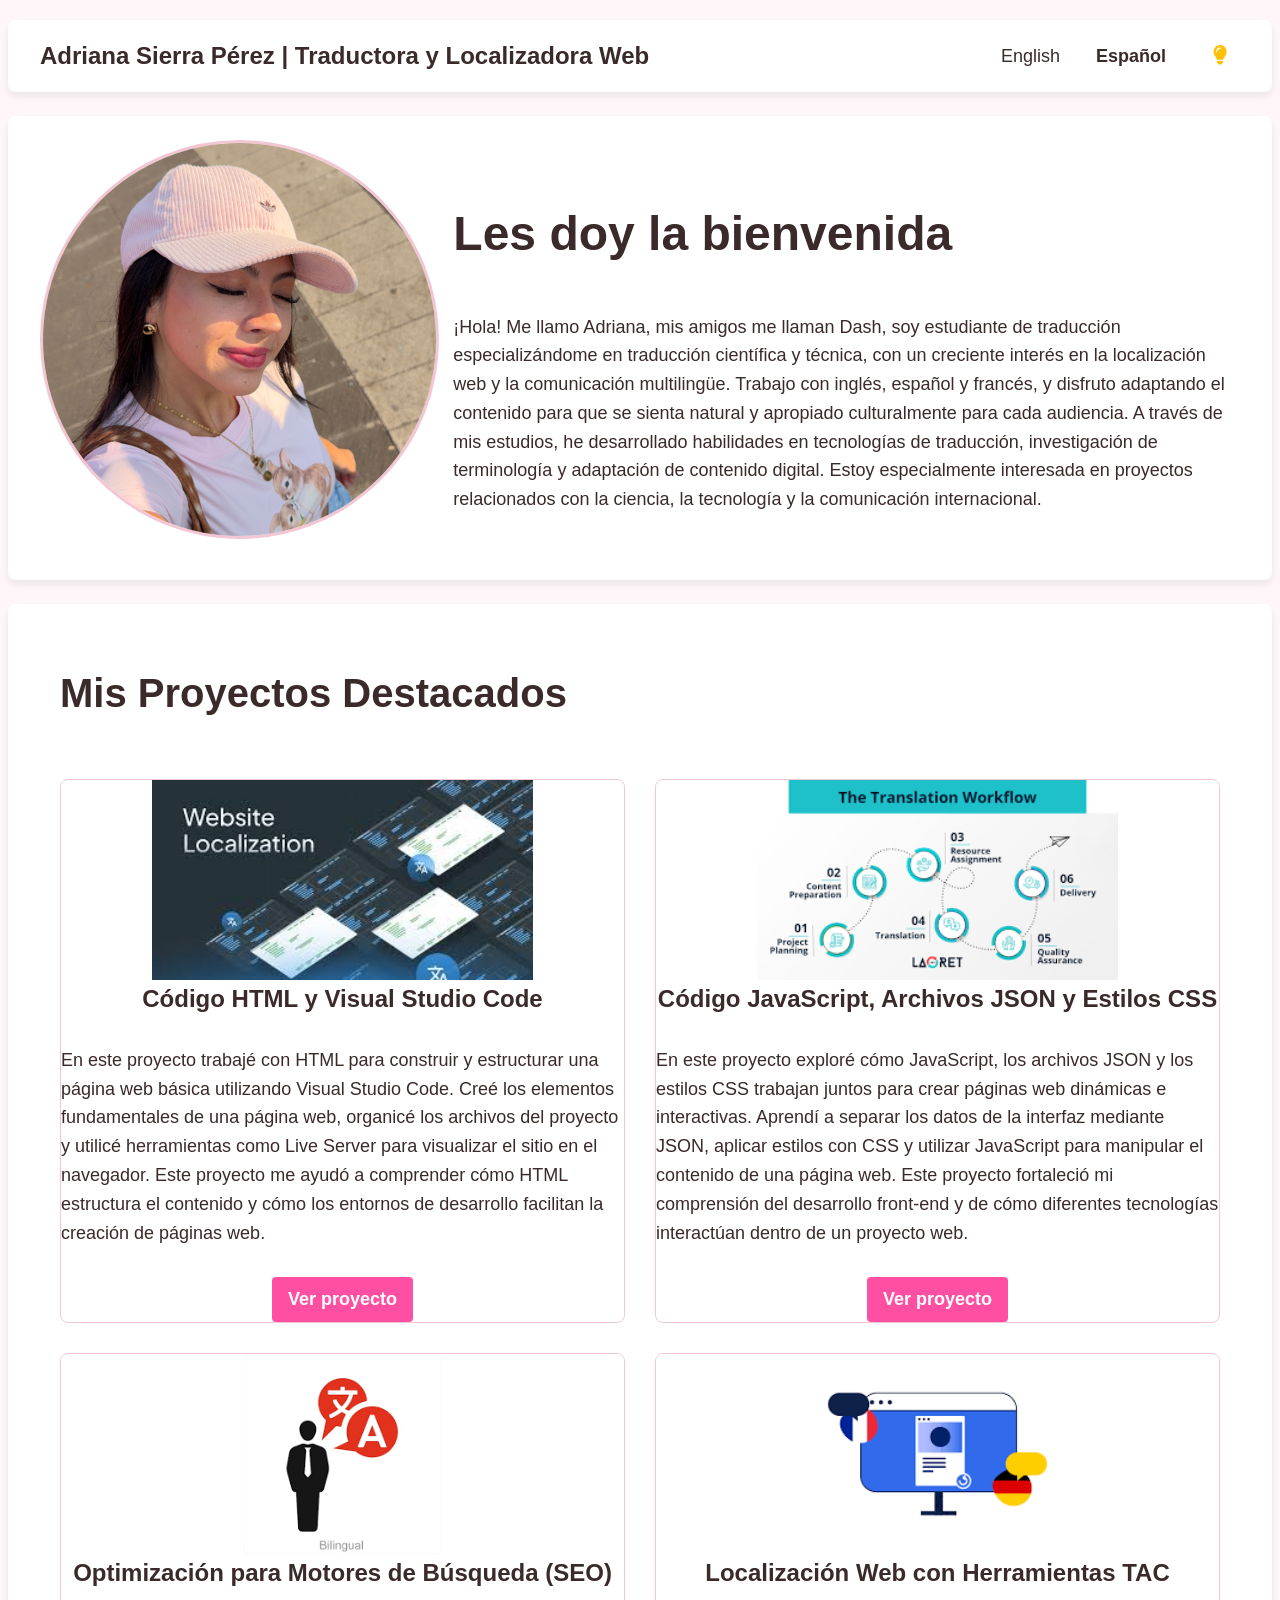
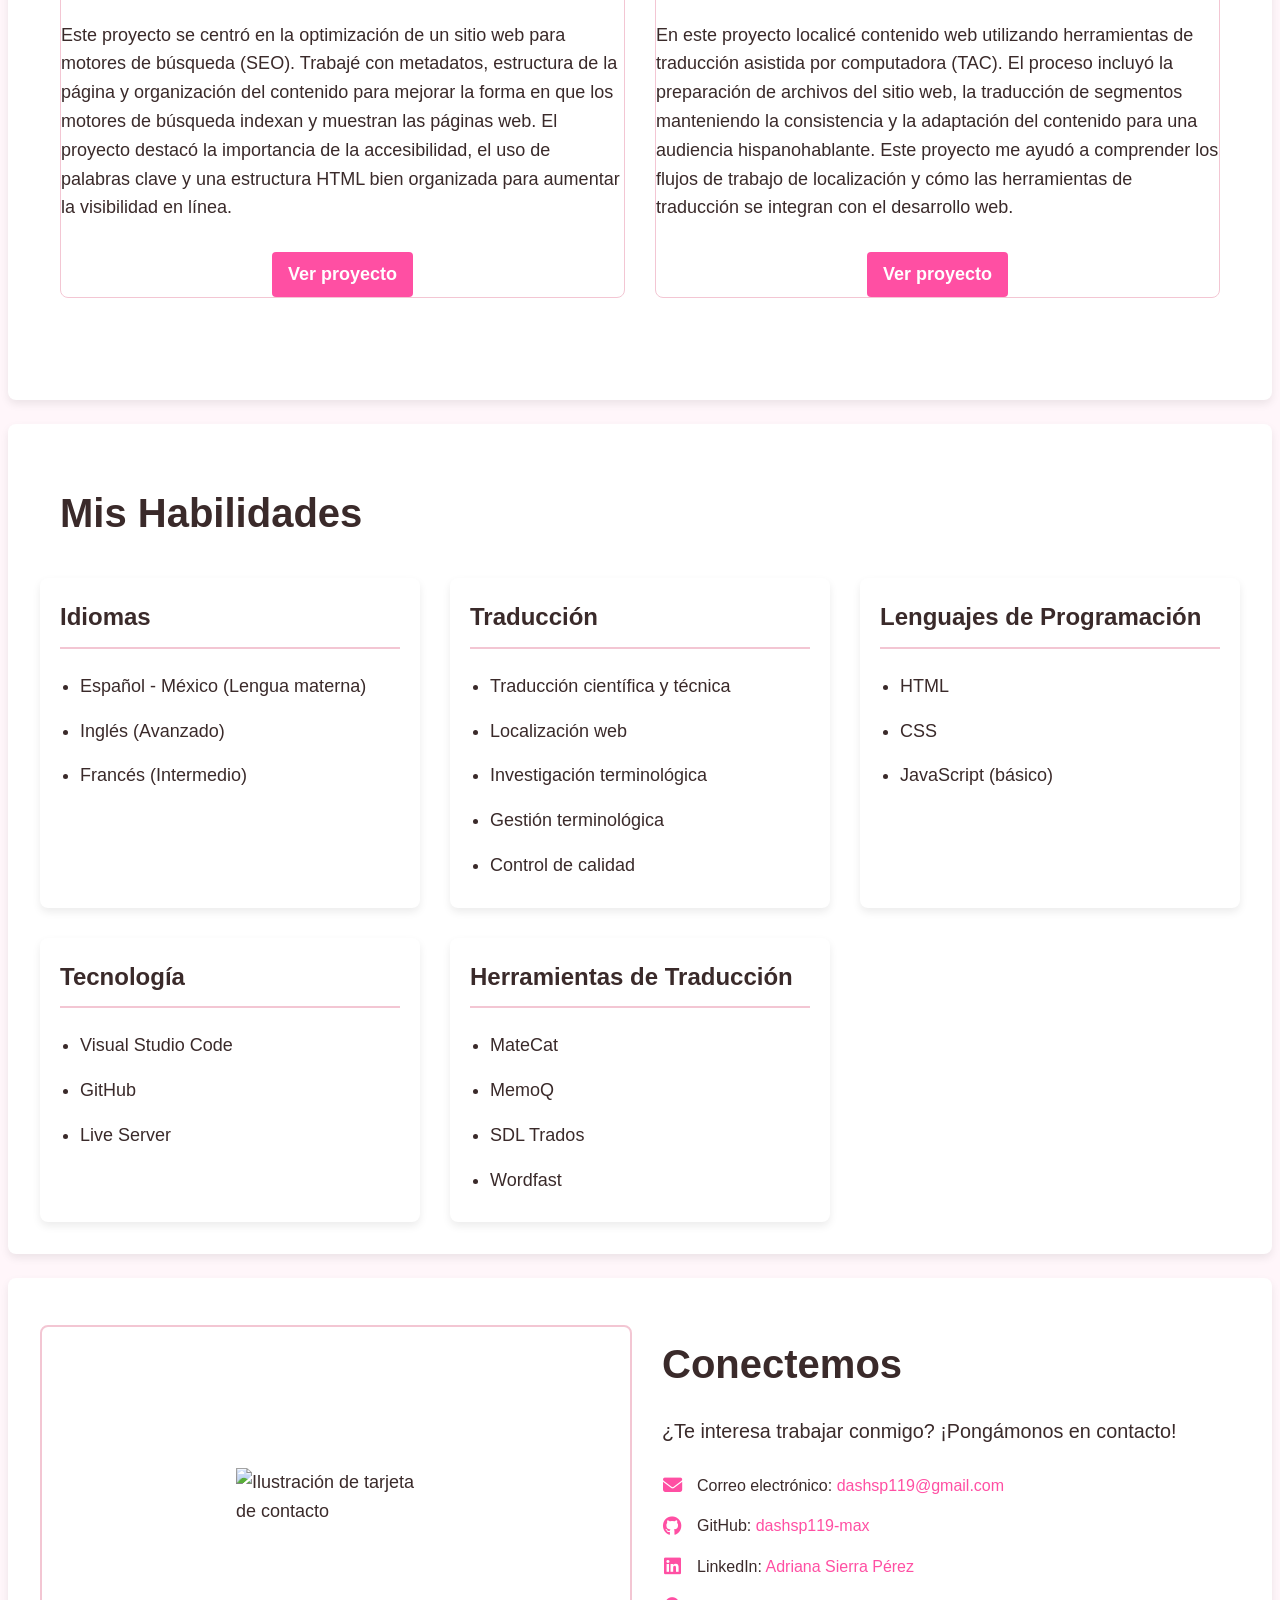
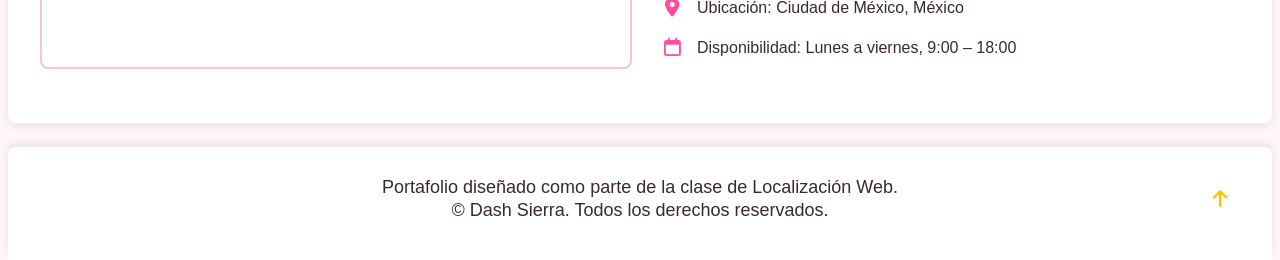
==== inicio.html @ 538e179a "Final portfolio localization" ====
<!DOCTYPE html>
<html lang="es-MX">
<head>
    <meta charset="UTF-8" />
    <title>Nombre | Portfolio</title>
    <meta name="description" content="Portfolio profesional de..." />
    <meta name="viewport" content="width=device-width, initial-scale=1.0, maximum-scale=1.0">
    <link rel="stylesheet" href="https://cdnjs.cloudflare.com/ajax/libs/font-awesome/6.5.1/css/all.min.css">
    <link rel="stylesheet" href="styles.css">

    <link rel="alternate" hreflang="en-US" href="index.html" />
    <link rel="alternate" hreflang="es-MX" href="inicio.html" />
</head>
<body>
    <!-- Navigation Header -->
    <nav class="section-container nav-container" id="Menu">
        <!-- Site title (left-aligned) -->
        
        <div class="site-title">Adriana Sierra Pérez | Traductora y Localizadora Web</div>
        <!-- Navigation elements (right-aligned) -->
        <div class="nav-right">
            <!-- Language Toggle -->
            <div class="language-toggle">
                <a href="index.html" class="language-link">English</a>
                <a href="#" class="language-link active">Español</a>
            </div>
            
            <!-- Theme Toggle (single button) -->
            <div class="theme-toggle">
                <button class="theme-toggle-btn" id="themeToggleBtn" title="Toggle Light/Dark Mode">
                    <i class="fa-solid fa-lightbulb theme-icon" id="themeIcon"></i>
                </button>
            </div>
        </div>
    </nav>

    <!-- Main Body: About Me -->
    <section class="section-container" id="About">
        <div class="about-section">
            <div class="about-image">
                <img src="images/adriana-retrato.jpg" alt="Retrato de Adriana Sierra Pérez">
            </div>
            <div class="about-content">
                <h1>Les doy la bienvenida</h1>
                <p>¡Hola! Me llamo Adriana, mis amigos me llaman Dash, soy estudiante de traducción especializándome en traducción científica y técnica, con un creciente interés en la localización web y la comunicación multilingüe. Trabajo con inglés, español y francés, y disfruto adaptando el contenido para que se sienta natural y apropiado culturalmente para cada audiencia. A través de mis estudios, he desarrollado habilidades en tecnologías de traducción, investigación de terminología y adaptación de contenido digital. Estoy especialmente interesada en proyectos relacionados con la ciencia, la tecnología y la comunicación internacional.</p>
            </div>
        </div>
    </section>

    <!-- Project Showcase -->
    <section class="section-container" id="Projects">
        <h2>Mis Proyectos Destacados</h2>
         
        <div class="project-grid translation-grid">
            <!-- Proyecto 1 -->
<div class="project-card">
    <img src="images/website-localization-project.jpg" alt="proyecto de localización web" class="project-image">
        <h4 class="project-title">Código HTML y Visual Studio Code</h4>
        <p class="project-description">En este proyecto trabajé con HTML para construir y estructurar una página web básica utilizando Visual Studio Code. Creé los elementos fundamentales de una página web, organicé los archivos del proyecto y utilicé herramientas como Live Server para visualizar el sitio en el navegador. Este proyecto me ayudó a comprender cómo HTML estructura el contenido y cómo los entornos de desarrollo facilitan la creación de páginas web.</p>
        <a href="https://username.github.io/repo-name/" class="button" target="_blank">Ver proyecto</a>
</div>

<!-- Proyecto 2 -->
<div class="project-card">
<img src="images/translation-workflow.png" alt="flujo de trabajo de traducción con documentos y herramientas digitales" class="project-image">
<h4 class="project-title">Código JavaScript, Archivos JSON y Estilos CSS</h4>
<p class="project-description">
En este proyecto exploré cómo JavaScript, los archivos JSON y los estilos CSS trabajan juntos para crear páginas web dinámicas e interactivas. Aprendí a separar los datos de la interfaz mediante JSON, aplicar estilos con CSS y utilizar JavaScript para manipular el contenido de una página web. Este proyecto fortaleció mi comprensión del desarrollo front-end y de cómo diferentes tecnologías interactúan dentro de un proyecto web.
</p>
<a href="https://username.github.io/repo-name/" class="button" target="_blank">Ver proyecto</a>
</div>

<!-- Proyecto 3 -->
<div class="project-card">
<img src="images/bilingual-documents.png" alt="documentos bilingües y herramientas lingüísticas" class="project-image">
<h4 class="project-title">Optimización para Motores de Búsqueda (SEO)</h4>
<p class="project-description">
Este proyecto se centró en la optimización de un sitio web para motores de búsqueda (SEO). Trabajé con metadatos, estructura de la página y organización del contenido para mejorar la forma en que los motores de búsqueda indexan y muestran las páginas web. El proyecto destacó la importancia de la accesibilidad, el uso de palabras clave y una estructura HTML bien organizada para aumentar la visibilidad en línea.
</p>
<a href="https://username.github.io/repo-name/" class="button" target="_blank">Ver proyecto</a>
</div>

<!-- Proyecto 4 -->
<div class="project-card">
<img src="images/multilingual-web-design.png" alt="localización web y diseño web multilingüe" class="project-image">
<h4 class="project-title">Localización Web con Herramientas TAC</h4>
<p class="project-description">
En este proyecto localicé contenido web utilizando herramientas de traducción asistida por computadora (TAC). El proceso incluyó la preparación de archivos del sitio web, la traducción de segmentos manteniendo la consistencia y la adaptación del contenido para una audiencia hispanohablante. Este proyecto me ayudó a comprender los flujos de trabajo de localización y cómo las herramientas de traducción se integran con el desarrollo web.
</p>
<a href="https://username.github.io/repo-name/" class="button" target="_blank">Ver proyecto</a>
</div>
            </div>
        </div>
    </section>

    <!-- Sección de Habilidades -->
<section class="section-container" id="Skills">
    <h2>Mis Habilidades</h2>
    
    <div class="skills-container">

        <!-- Idiomas -->
        <div class="skill-category">
            <h4 class="category-title">Idiomas</h4>
            <ul class="skill-list">
                <li class="skill-item">
                    <span class="skill-name">Español - México (Lengua materna)</span>
                </li>
                <li class="skill-item">
                    <span class="skill-name">Inglés (Avanzado)</span>
                </li>
                <li class="skill-item">
                    <span class="skill-name">Francés (Intermedio)</span>
                </li>
            </ul>
        </div>

        <!-- Traducción -->
        <div class="skill-category">
            <h4 class="category-title">Traducción</h4>
            <ul class="skill-list">
                <li class="skill-item">Traducción científica y técnica</li>
                <li class="skill-item">Localización web</li>
                <li class="skill-item">Investigación terminológica</li>
                <li class="skill-item">Gestión terminológica</li>
                <li class="skill-item">Control de calidad</li>
            </ul>
        </div>
        
        <!-- Lenguajes de Programación -->
        <div class="skill-category">
            <h4 class="category-title">Lenguajes de Programación</h4>
            <ul class="skill-list">
                <li class="skill-item">HTML</li>
                <li class="skill-item">CSS</li>
                <li class="skill-item">JavaScript (básico)</li>
            </ul>
        </div>

        <!-- Tecnología -->
        <div class="skill-category">
            <h4 class="category-title">Tecnología</h4>
            <ul class="skill-list">
                <li class="skill-item">Visual Studio Code</li>
                <li class="skill-item">GitHub</li>
                <li class="skill-item">Live Server</li>
            </ul>
        </div>
        
        <!-- Herramientas de Traducción -->
        <div class="skill-category">
            <h4 class="category-title">Herramientas de Traducción</h4>
            <ul class="skill-list">
                <li class="skill-item">MateCat</li>
                <li class="skill-item">MemoQ</li>
                <li class="skill-item">SDL Trados</li>
                <li class="skill-item">Wordfast</li>
            </ul>
        </div>

    </div>
</section>
    </section>

    <!-- Sección de Contacto -->
<section class="section-container" id="Contact">
    <div class="contact-card">
        <div class="contact-card-image">
            <img src="images/contact-card.svg" alt="Ilustración de tarjeta de contacto">
        </div>
        <div class="contact-card-content">
            <h2>Conectemos</h2>
            <p class="contact-cta">¿Te interesa trabajar conmigo? ¡Pongámonos en contacto!</p>
            
            <div class="contact-info">

                <div class="contact-item">
                    <i class="fa-solid fa-envelope contact-icon"></i>
                    <span>Correo electrónico: <a href="mailto:dashsp119@gmail.com">dashsp119@gmail.com</a></span>
                </div>
                
                <div class="contact-item">
                    <i class="fa-brands fa-github contact-icon"></i>
                    <span>GitHub: <a href="https://github.com/dashsp119-max" target="_blank">dashsp119-max</a></span>
                </div>
                
                <div class="contact-item">
                    <i class="fa-brands fa-linkedin contact-icon"></i>
                    <span>LinkedIn: <a href="https://www.linkedin.com/in/adriana-sierra-p%C3%A9rez-445000276/" target="_blank">Adriana Sierra Pérez</a></span>
                </div>
                
                <div class="contact-item">
                    <i class="fa-solid fa-location-dot contact-icon"></i>
                    <span>Ubicación: Ciudad de México, México</span>
                </div>
                
                <div class="contact-item">
                    <i class="fa-regular fa-calendar contact-icon"></i>
                    <span>Disponibilidad: Lunes a viernes, 9:00 – 18:00</span>
                </div>

            </div>
        </div>
    </div>
</section>

    <footer class="section-container footer-container" id="footer">
    <div class="footer-text">
        <p>Portafolio diseñado como parte de la clase de Localización Web.</p>
        <p>© Dash Sierra. Todos los derechos reservados.</p>
    </div>
    <button class="scroll-top-btn" id="scrollTopBtn" title="Volver arriba">
        <i class="fa-solid fa-arrow-up scroll-top-icon"></i>
    </button>
</footer>

<!-- Reference your external JS file -->
<script src="interactions.js"></script>
</body>
</html>
---- styles.css ----
:root {
  /* Light Mode Colors */
  --background-light: #FFF6FA;
  --section-bg-light: #FFFFFF;
  --text-light: #3A2A2A;
  --link-light: #FF4FA3;
  --button-light: #FF4FA3;
  --button-hover-light: #E7338C;
  --button-text-light: #FFFFFF;
  --image-bg-light: #FFFFFF;
  --border-light: #F3C6D3;
  --contact-icon-light: #FF4FA3;

  /* Shadow colors */
  --shadow-color-light: rgba(0, 0, 0, 0.08);
  --shadow-color-hover-light: rgba(0, 0, 0, 0.12);

  /* Shadow definitions */
  --shadow-standard-light: 0 4px 8px var(--shadow-color-light);
  --shadow-hover-light: 0 10px 20px var(--shadow-color-hover-light);
  --shadow-top-light: 0 -4px 8px var(--shadow-color-light);

  /* Dark Mode Colors */
  --background-dark: #1F1B1E;
  --section-bg-dark: #2A2326;
  --text-dark: #FFFFFF;
  --link-dark: #FF6FB5;
  --button-dark: #FF4FA3;
  --button-hover-dark: #E7338C;
  --button-text-dark: #FFFFFF;
  --card-bg-dark: #2A2326;
  --image-bg-dark: #FADADD;
  --border-dark: #3A2F33;
  --underline-dark: #FF4FA3;
  --contact-icon-dark: #FF6FB5;

  /* Shadow colors (dark) */
  --shadow-color-dark: rgba(0, 0, 0, 0.35);
  --shadow-color-hover-dark: rgba(0, 0, 0, 0.45);

  /* Shadow definitions (dark) */
  --shadow-standard-dark: 0 4px 8px var(--shadow-color-dark);
  --shadow-hover-dark: 0 10px 20px var(--shadow-color-hover-dark);
  --shadow-top-dark: 0 -4px 8px var(--shadow-color-dark);

  /* Standardized Spacing */
  --space-xs: 8px;
  --space-sm: 16px;
  --space-md: 24px;
  --space-lg: 32px;
  --space-xl: 40px;
}

/* =====================
   Global / Typography
   ===================== */

/* Force consistent font rendering in Chrome */
html {
  -webkit-font-smoothing: antialiased;
  -webkit-text-size-adjust: 100%;
  text-rendering: optimizeLegibility;
}

body {
  font-family: Arial, sans-serif;
  font-size: clamp(1rem, 2vw, 1.125rem);
  line-height: 1.6;
  margin: 0;
  padding: 0;
  background-color: var(--background-light);
  color: var(--text-light);
  transition: background-color 0.3s ease, color 0.3s ease;
}

body.dark-mode {
  background-color: var(--background-dark);
  color: var(--text-dark);
}

/* Section container */
.section-container {
  max-width: 1200px;
  margin: var(--space-md) auto;
  padding: var(--space-md) var(--space-lg) var(--space-lg) var(--space-lg);
  background-color: var(--section-bg-light);
  border-radius: 8px;
  box-shadow: var(--shadow-standard-light);
  overflow: hidden;
}

body.dark-mode .section-container {
  background-color: var(--section-bg-dark);
  box-shadow: var(--shadow-standard-dark);
}

/* Headings */
h1 {
  font-size: clamp(2rem, 6vw, 3rem);
}

h2 {
  font-size: clamp(1.75rem, 5vw, 2.5rem);
  padding: 0 20px 0;
}

h3 {
  font-size: clamp(1.5rem, 4vw, 2rem);
  padding: 0 20px 0;
}

h4 {
  font-size: clamp(1.25rem, 3vw, 1.5rem);
}

/* Links */
a {
  color: var(--link-light);
  text-decoration: none;
  transition: color 0.2s ease;
}

a:hover {
  text-decoration: underline;
}

body.dark-mode a {
  color: var(--link-dark);
}

/* Buttons */
.button {
  display: block;
  margin: 20px auto 0;
  padding: 8px 16px;
  background-color: var(--button-light);
  color: var(--button-text-light);
  text-decoration: none;
  border-radius: 4px;
  font-weight: bold;
  transition: background-color 0.2s ease;
  width: fit-content;
}

.button:hover {
  background-color: var(--button-hover-light);
  text-decoration: none;
}

body.dark-mode .button {
  color: var(--button-text-dark);
  background-color: var(--button-dark);
}

body.dark-mode .button:hover {
  background-color: var(--button-hover-dark);
}

/* =====================
   Navigation
   ===================== */

.nav-container {
  display: flex;
  justify-content: space-between;
  align-items: center;
  padding: var(--space-sm) var(--space-lg);
  margin-top: 20px;
  background-color: var(--section-bg-light);
  border-radius: 8px;
  width: calc(100% - 2 * var(--space-lg));
}

body.dark-mode .nav-container {
  background-color: var(--section-bg-dark);
}

.site-title {
  font-size: clamp(1.25rem, 3vw, 1.5rem);
  font-weight: bold;
  color: var(--text-light);
  text-decoration: none;
}

body.dark-mode .site-title {
  color: var(--text-dark);
}

.nav-right {
  display: flex;
  align-items: center;
  gap: var(--space-md);
}

/* Language toggle */
.language-toggle {
  display: flex;
  gap: var(--space-sm);
}

.language-link {
  color: var(--text-light);
  text-decoration: none;
  padding: 5px 10px;
  border-radius: 4px;
  transition: all 0.2s ease;
}

.language-link.active {
  font-weight: bold;
  text-decoration: none;
  pointer-events: none;
}

.language-link:not(.active):hover {
  color: var(--link-light);
  text-decoration: underline;
}

body.dark-mode .language-link {
  color: var(--text-dark);
}

body.dark-mode .language-link:not(.active):hover {
  color: var(--link-dark);
}

/* Theme toggle */
.theme-toggle-btn {
  background: transparent;
  border: none;
  cursor: pointer;
  width: 40px;
  height: 40px;
  border-radius: 50%;
  display: flex;
  align-items: center;
  justify-content: center;
  transition: all 0.2s ease;
}

.theme-icon {
  font-size: 1.2rem;
  color: #ffc107;
}

body.dark-mode .theme-icon {
  color: #adb5bd;
}

/* Explicit light/dark buttons (not strictly needed for now) */
.theme-toggle-container {
  display: flex;
  align-items: center;
  gap: 5px;
}

.theme-icon-btn {
  cursor: pointer;
  width: 40px;
  height: 40px;
  border-radius: 50%;
  display: flex;
  align-items: center;
  justify-content: center;
  transition: all 0.2s ease;
}

#lightModeBtn {
  color: #ffc107;
  background-color: transparent;
}

#darkModeBtn {
  color: #6c757d;
  background-color: transparent;
}

#lightModeBtn.active {
  background-color: rgba(255, 193, 7, 0.15);
  color: #ffc107;
}

#darkModeBtn.active {
  background-color: rgba(108, 117, 125, 0.15);
  color: #6c757d;
}

body.dark-mode #lightModeBtn {
  color: #ffc107;
}

body.dark-mode #darkModeBtn {
  color: #adb5bd;
}

body.dark-mode #lightModeBtn.active {
  background-color: rgba(255, 193, 7, 0.15);
  color: #ffc107;
}

body.dark-mode #darkModeBtn.active {
  background-color: rgba(108, 117, 125, 0.15);
  color: #adb5bd;
}

/* =====================
   About Section
   ===================== */

.about-section {
  display: flex;
  gap: 20px;
  align-items: center;
}

.about-image {
  flex: 1;
  max-width: 33%;
}

.about-image img {
  width: 100%;
  aspect-ratio: 1 / 1;
  object-fit: cover;
  border-radius: 50%;
  border: 3px solid var(--border-light);
}

body.dark-mode .about-image img {
  border: 3px solid var(--border-dark);
}

.about-content {
  flex: 2;
}

/* =====================
   Projects
   ===================== */

.category-title {
  margin: 40px 0 20px;
  padding-bottom: 10px;
  border-bottom: 2px solid var(--border-light);
}

body.dark-mode .category-title {
  border-bottom: 2px solid var(--underline-dark);
}

/* Grid layouts */
.project-grid {
  display: grid;
  grid-gap: 30px;
  margin-bottom: 50px;
  padding: 20px;
}

.translation-grid {
  grid-template-columns: repeat(2, 1fr);
}

.dei-grid {
  grid-template-columns: 1fr;
  max-width: 600px;
  margin-left: auto;
  margin-right: auto;
}

.dei-grid.project-grid {
  margin-bottom: 0;
}

/* Project cards */
.project-card {
  border: 1px solid var(--border-light);
  border-radius: 8px;
  overflow: hidden;
  transition: transform 0.3s ease, box-shadow 0.3s ease;
  display: flex;
  flex-direction: column;
  height: auto;
}

.project-card:hover {
  transform: translateY(-5px);
  box-shadow: var(--shadow-hover-light);
}

body.dark-mode .project-card {
  background: var(--card-bg-dark);
  border: 1px solid var(--border-dark);
}

body.dark-mode .project-card:hover {
  box-shadow: var(--shadow-hover-dark);
}

.project-image {
  width: 100%;
  height: auto;
  max-height: 200px;
  object-fit: contain;
  background: var(--image-bg-light);
}

body.dark-mode .project-image {
  background: var(--image-bg-dark);
}

.project-content {
  display: flex;
  flex-direction: column;
  padding: 20px;
  background: var(--background-dark);
  color: var(--text-dark);
  justify-content: space-between;
  flex: 1;
  position: relative;
}

.project-title {
  margin-top: 0;
  margin-bottom: 10px;
  text-align: center;
}

.project-description {
  margin-bottom: 10px;
}

/* =====================
   Skills
   ===================== */

.skills-container {
  display: grid;
  grid-template-columns: repeat(auto-fill, minmax(280px, 1fr));
  gap: 30px;
  margin-top: 20px;
}

.skill-category {
  background: white;
  border-radius: 8px;
  box-shadow: var(--shadow-standard-light);
  padding: 20px;
  transition: transform 0.3s ease, box-shadow 0.3s ease;
}

.skill-category:hover {
  transform: translateY(-5px);
  box-shadow: var(--shadow-hover-light);
}

.skill-category .category-title {
  margin-top: 0;
  margin-bottom: 15px;
  padding-bottom: 10px;
  border-bottom: 2px solid var(--border-light);
  color: var(--text-light);
}

body.dark-mode .skill-category {
  background: var(--card-bg-dark);
  box-shadow: var(--shadow-standard-dark);
}

body.dark-mode .skill-category:hover {
  box-shadow: var(--shadow-hover-dark);
}

body.dark-mode .skill-category .category-title {
  color: var(--text-dark);
  border-bottom-color: var(--border-dark);
}

.skill-list {
  list-style-type: disc;
  padding-left: 20px;
  margin: 0;
}

.skill-item {
  padding: 8px 0;
  position: relative;
  display: list-item;
}

.skill-item-with-level {
  display: flex;
  flex-wrap: wrap;
  gap: 5px;
}

body.dark-mode .skill-item:not(:last-child) {
  border-bottom-color: var(--border-dark);
}

body.dark-mode .skill-level {
  color: #aaa;
}

/* =====================
   Contact
   ===================== */

.contact-card {
  display: flex;
  place-items: center;
  background-color: var(--section-bg-light);
}

body.dark-mode .contact-card {
  background-color: var(--section-bg-dark);
}

/* Image area */
.contact-card-image {
  flex: 1;
  max-width: 50%;
  padding: 20px;
  display: flex;
  justify-content: center;
  align-items: center;
  background-color: var(--image-bg-light);
  border-radius: 8px;
  border: 2px solid var(--border-light);
  min-height: 300px;
}

body.dark-mode .contact-card-image {
  background-color: var(--image-bg-dark);
}

.contact-card-image img {
  width: 100%;
  max-width: 200px;
  height: auto;
}

/* Content area */
.contact-card-content {
  flex: 1;
  padding: 30px;
}

.contact-card-content h2 {
  margin-top: 0;
  margin-bottom: 10px;
  color: var(--text-light);
  padding: 0;
}

body.dark-mode .contact-card-content h2 {
  color: var(--text-dark);
}

.contact-cta {
  margin-bottom: 25px;
  font-size: 1.1em;
  color: var(--text-light);
}

body.dark-mode .contact-cta {
  color: var(--text-dark);
}

/* Contact info */
.contact-info {
  display: flex;
  flex-direction: column;
  gap: 15px;
}

.contact-item {
  display: flex;
  align-items: center;
  gap: 15px;
  font-size: 1rem;
}

.contact-icon {
  width: 20px;
  color: var(--contact-icon-light);
  font-size: 1.2rem;
  text-align: center;
}

body.dark-mode .contact-icon {
  color: var(--contact-icon-dark);
}

/* =====================
   Footer
   ===================== */

.footer-container {
  display: flex;
  max-width: 1200px;
  margin: 5px auto 0 auto;
  background-color: var(--section-bg-light);
  border-radius: 8px 8px 0 0;
  box-shadow: var(--shadow-top-light);
  overflow: hidden;
  justify-content: center;
  bottom: 0;
  align-items: center;
  position: relative;
}

body.dark-mode .footer-container {
  background-color: var(--section-bg-dark);
  box-shadow: var(--shadow-top-dark);
}

.footer-container div {
  width: 100%;
  text-align: center;
  padding: 5px;
}

.footer-container p {
  margin: 0;
  line-height: 1.3;
}

.footer-text {
  text-align: center;
}

/* Scroll to Top Button */
.scroll-top-btn {
  position: absolute;
  right: var(--space-lg);
  width: 40px;
  height: 40px;
  border-radius: 50%;
  border: none;
  background: transparent;
  cursor: pointer;
  display: flex;
  align-items: center;
  justify-content: center;
  transition: all 0.2s ease;
}

.scroll-top-btn:hover {
  background-color: rgba(255, 193, 7, 0.15);
}

.scroll-top-icon {
  font-size: 1.2rem;
  color: #ffc107;
}

body.dark-mode .scroll-top-btn:hover {
  background-color: rgba(173, 181, 189, 0.15);
}

body.dark-mode .scroll-top-icon {
  color: #adb5bd;
}

/* =========================================================
   TABLET LAYOUT – 601px to 1024px
   ========================================================= */

@media (min-width: 601px) and (max-width: 1024px) {

  /* --- Global spacing: equal left & right inset --- */
  body {
    padding: 0 var(--space-md);     /* same padding on both sides */
    box-sizing: border-box;
  }

  .section-container,
  .nav-container,
  .footer-container {
    width: auto;                    /* fill available space minus body padding */
    max-width: none;                /* avoid 1200px constraint on tablets */
    margin-left: 0;
    margin-right: 0;
    box-sizing: border-box;
  }

  /* Slightly tighter vertical spacing */
  .section-container {
    margin-top: var(--space-sm);
    margin-bottom: var(--space-sm);
    padding: var(--space-md);
  }

  /* --- Navigation --- */
  .nav-container {
    padding: var(--space-sm) var(--space-md);
  }

  .site-title {
    white-space: normal;
  }

  /* --- About section: side‑by‑side, balanced --- */
  .about-section {
    gap: 24px;
  }

  .about-image {
    max-width: 30%;
  }

  .about-content {
    width: 70%;
  }

  /* --- Projects: 2 columns on tablets --- */
  .translation-grid {
    grid-template-columns: repeat(2, minmax(0, 1fr));
  }

  .project-grid {
    padding: var(--space-md);
    grid-gap: 24px;
  }

  .project-content {
    padding: 18px;
  }

  /* --- Skills: 3 columns so cards stay readable --- */
  .skills-container {
    grid-template-columns: repeat(3, minmax(0, 1fr));
    gap: 24px;
  }

  .skill-category {
    padding: 18px;
  }

  /* --- Contact section: two columns with inset image --- */
  .contact-card {
    flex-direction: row;
    align-items: stretch;
  }

  .contact-card-image {
    max-width: 45%;
    padding: 20px;
    min-height: 260px;
    box-sizing: border-box;
  }

  .contact-card-content {
    padding: 24px;
  }

  /* --- Footer: centered, not flush to edges --- */
  .footer-container {
    padding: 10px var(--space-md);
    justify-content: center;
  }

  .scroll-top-btn {
    right: var(--space-md);
  }
}

/* =========================================================
   MOBILE LAYOUT – PHONES ONLY (<= 600px)
   ========================================================= */

@media (max-width: 600px) {

  /* --- Global spacing --- */
  body {
    padding: 0 var(--space-sm);  
    box-sizing: border-box;
  }

  .section-container,
  .nav-container,
  .footer-container {
    width: auto;
    max-width: none;
    margin-left: 0;
    margin-right: 0;
    box-sizing: border-box;
  }

  /* Slightly smaller base text & headings */
  body {
    font-size: 0.95rem;
  }

  h1 {
    font-size: 1.8rem;
  }

  h2 {
    font-size: 1.5rem;
    padding: 0;
  }

  /* --- Navigation: stack cleanly --- */
  .nav-container {
    flex-direction: column;
    align-items: flex-start;
    padding: var(--space-sm);
    gap: var(--space-sm);
  }

  .site-title {
    width: 100%;
    text-align: center;
    margin-bottom: var(--space-xs);
    white-space: normal;
  }

  .nav-right {
    width: 100%;
    justify-content: space-between;
  }

  /* --- About section: image above text --- */
  .about-section {
    flex-direction: column;
    align-items: center;
  }

  .about-image {
    max-width: 220px;
  }

  .about-content {
    width: 100%;
  }

  /* --- Projects: single-column cards, less padding --- */
  .translation-grid {
    grid-template-columns: 1fr;
  }

  .project-grid {
    padding: var(--space-sm);
    grid-gap: 20px;
  }

  .project-content {
    padding: 16px;
  }

  .project-description {
    font-size: 0.95rem;
  }

  /* --- Skills: single column --- */
  .skills-container {
    grid-template-columns: 1fr;
    gap: 20px;
  }

  .skill-category {
    padding: 15px;
  }

  /* --- Contact section: stacked, centered, with inner padding --- */
  .contact-card {
    flex-direction: column;
    align-items: stretch;
  }

  .contact-card-image {
    max-width: 100%;
    width: 100%;
    min-height: 0;
    padding: 20px;             
    border-radius: 8px 8px 0 0;
    box-sizing: border-box;
  }

  .contact-card-image img {
    max-width: 180px;
    width: 100%;
    height: auto;
  }

  .contact-card-content {
    padding: 16px 20px 20px; 
  }

  .contact-card-content h2 {
    font-size: 1.4rem;
  }

  .contact-item {
    display: flex;
    flex-direction: row;
    align-items: flex-start;
    gap: 10px;
  }

  .contact-icon {
    margin-top: 3px; 
  }

  /* --- Footer: center text, button under it --- */
  .footer-container {
    flex-wrap: wrap;
    padding: 8px var(--space-sm);
    justify-content: center;
  }

  .footer-text {
    width: 100%;
    text-align: center;
  }

  .scroll-top-btn {
    position: static;
    margin-top: 8px;
    align-self: center;
  }
}
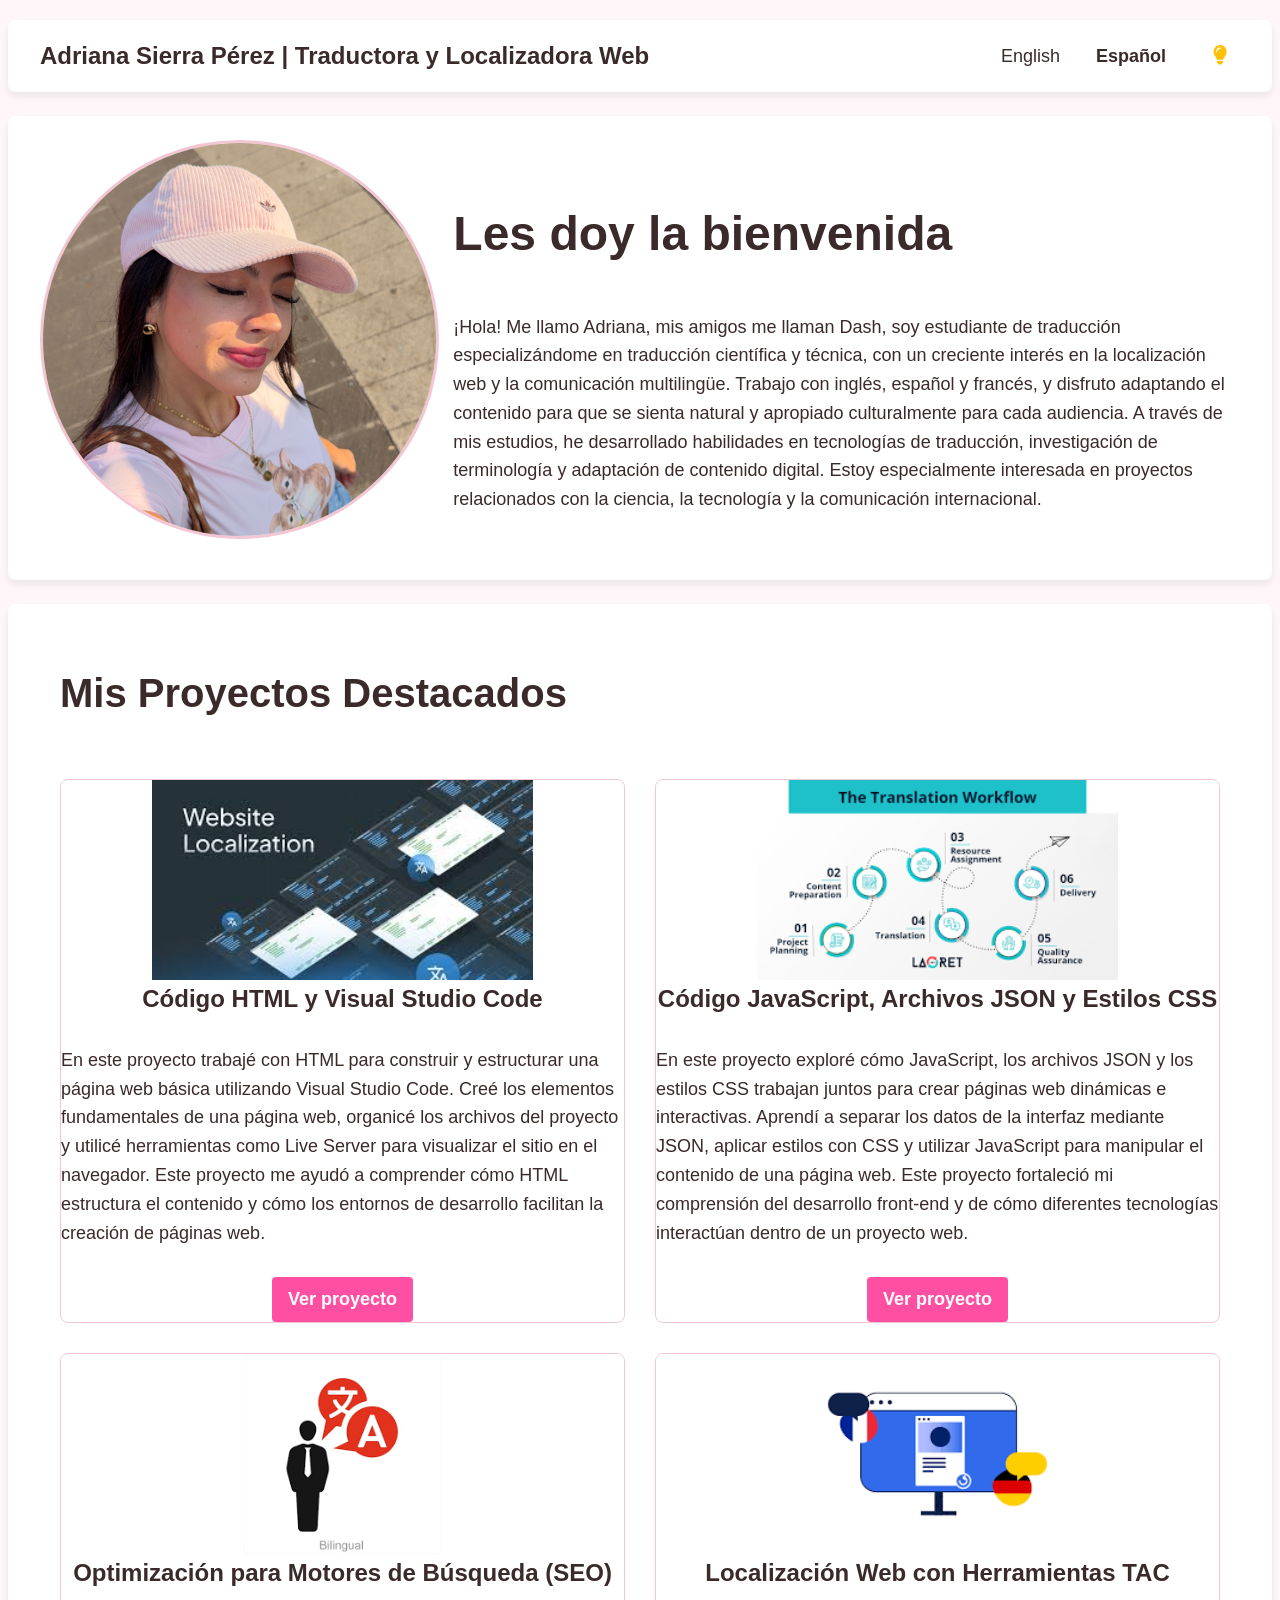
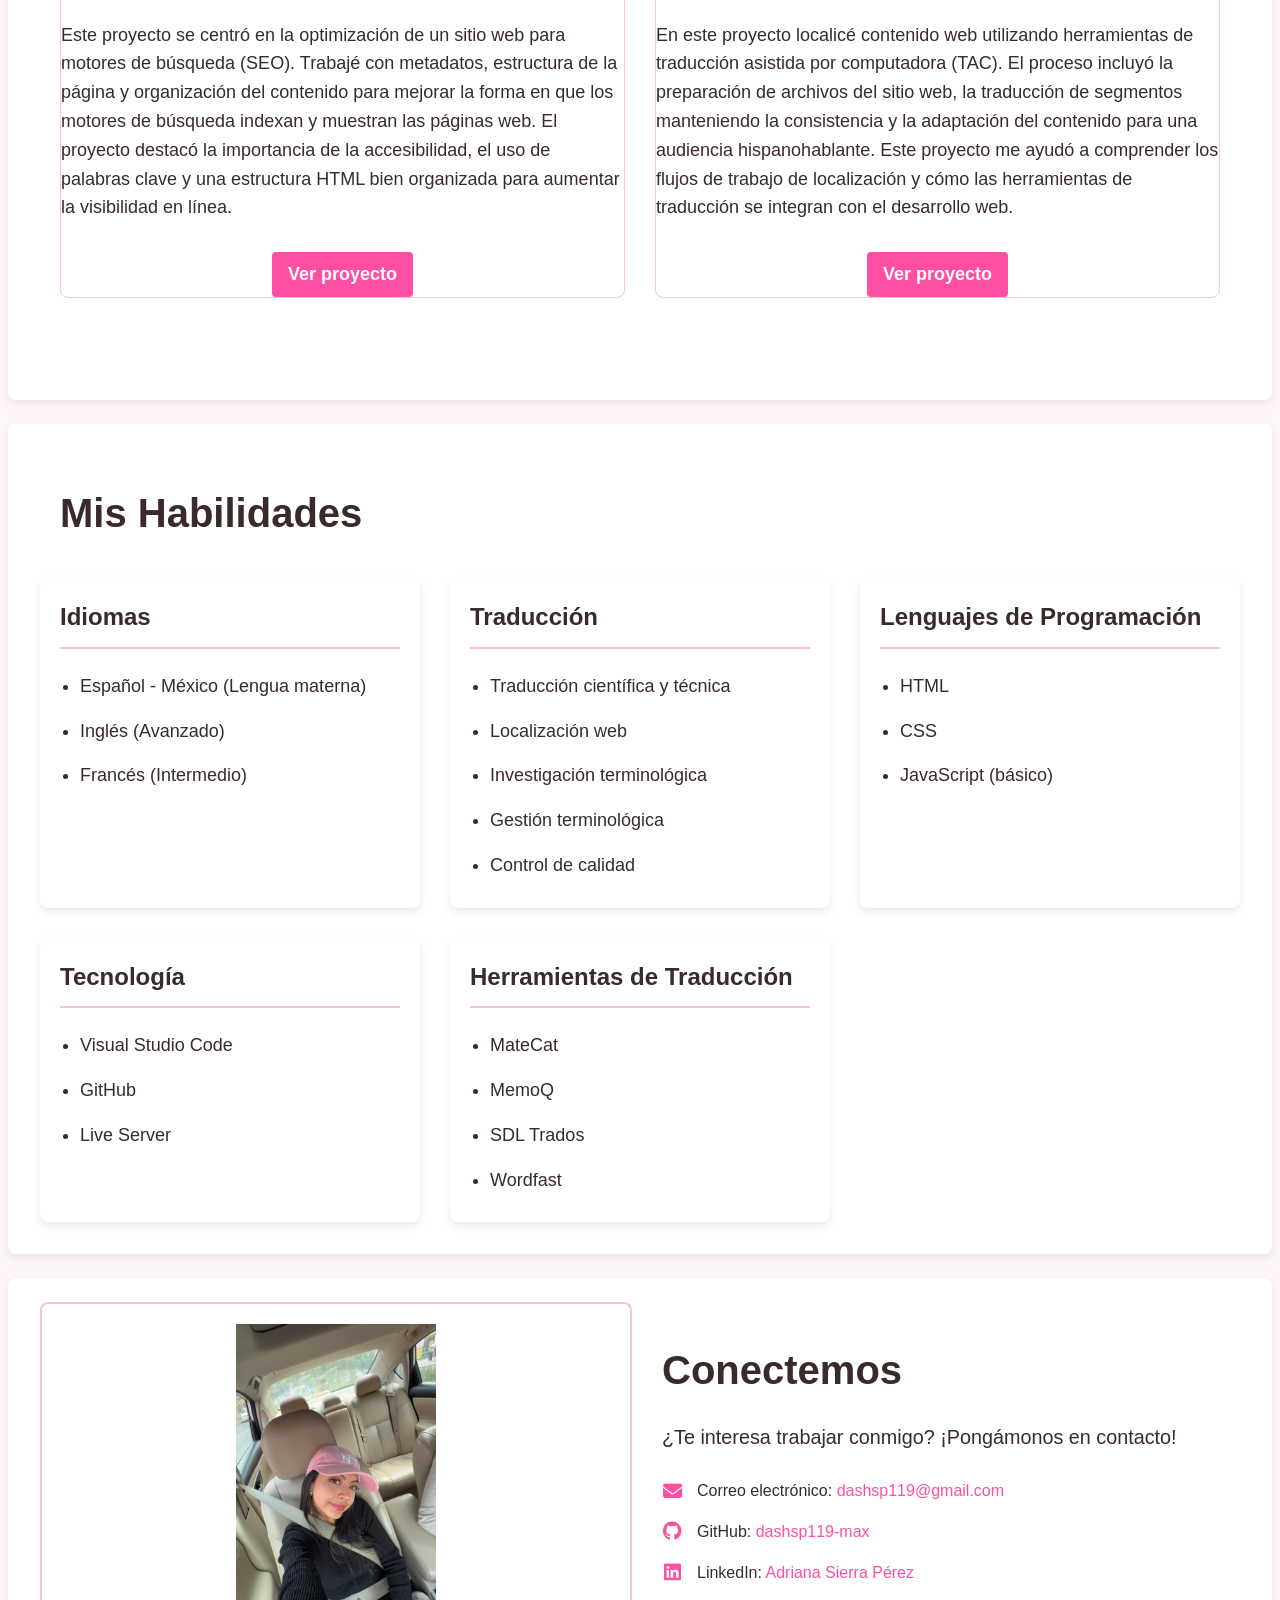
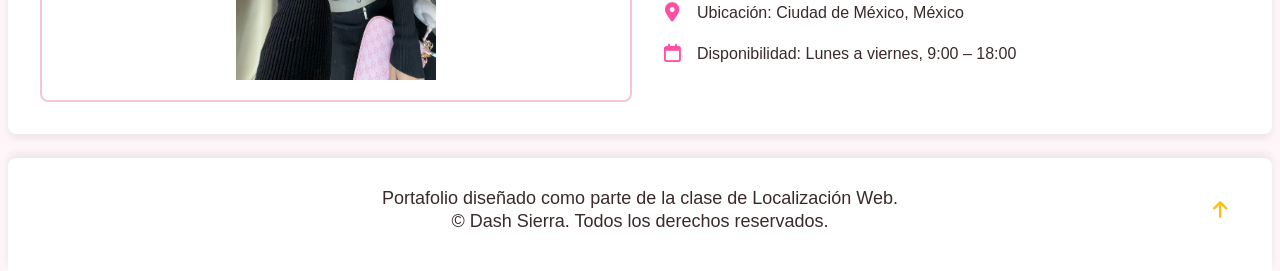
==== commit 4759a081: "added new photo" ====
--- a/inicio.html
+++ b/inicio.html
@@ -166,7 +166,7 @@
 <section class="section-container" id="Contact">
     <div class="contact-card">
         <div class="contact-card-image">
-            <img src="images/contact-card.svg" alt="Ilustración de tarjeta de contacto">
+            <img src="images/adriana.jpg" alt="yo mera" class="contact-image">
         </div>
         <div class="contact-card-content">
             <h2>Conectemos</h2>
